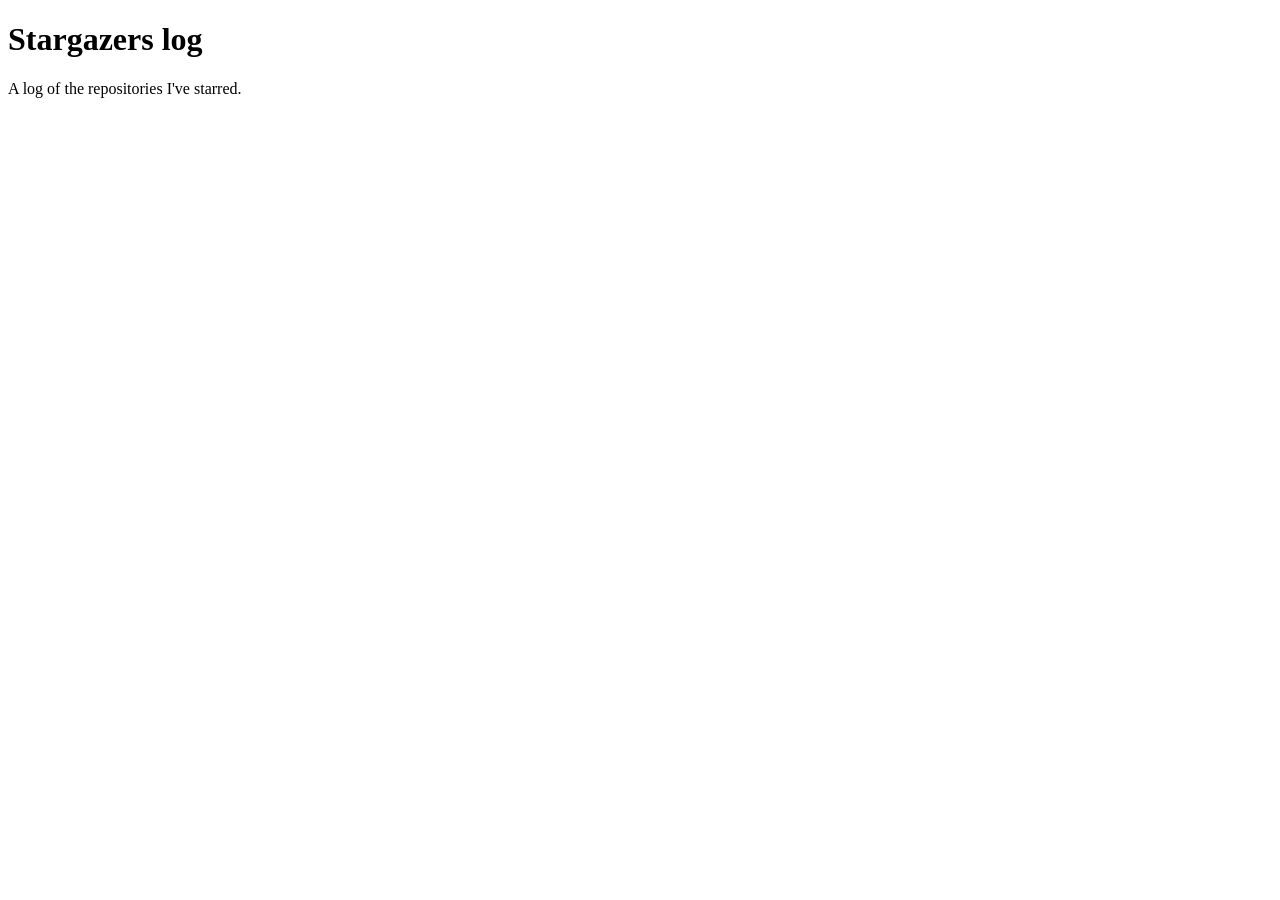
==== index.html @ a9713ca9 "Create index.html" ====
<!DOCTYPE html>
<html lang="en">
  <head>
    <meta charset="utf-8">
    <title>Stargazers log</title>
  </head>
  <body>
    <h1>Stargazers log</h1>
    <p>A log of the repositories I've starred.</p>
  </body>
</html>
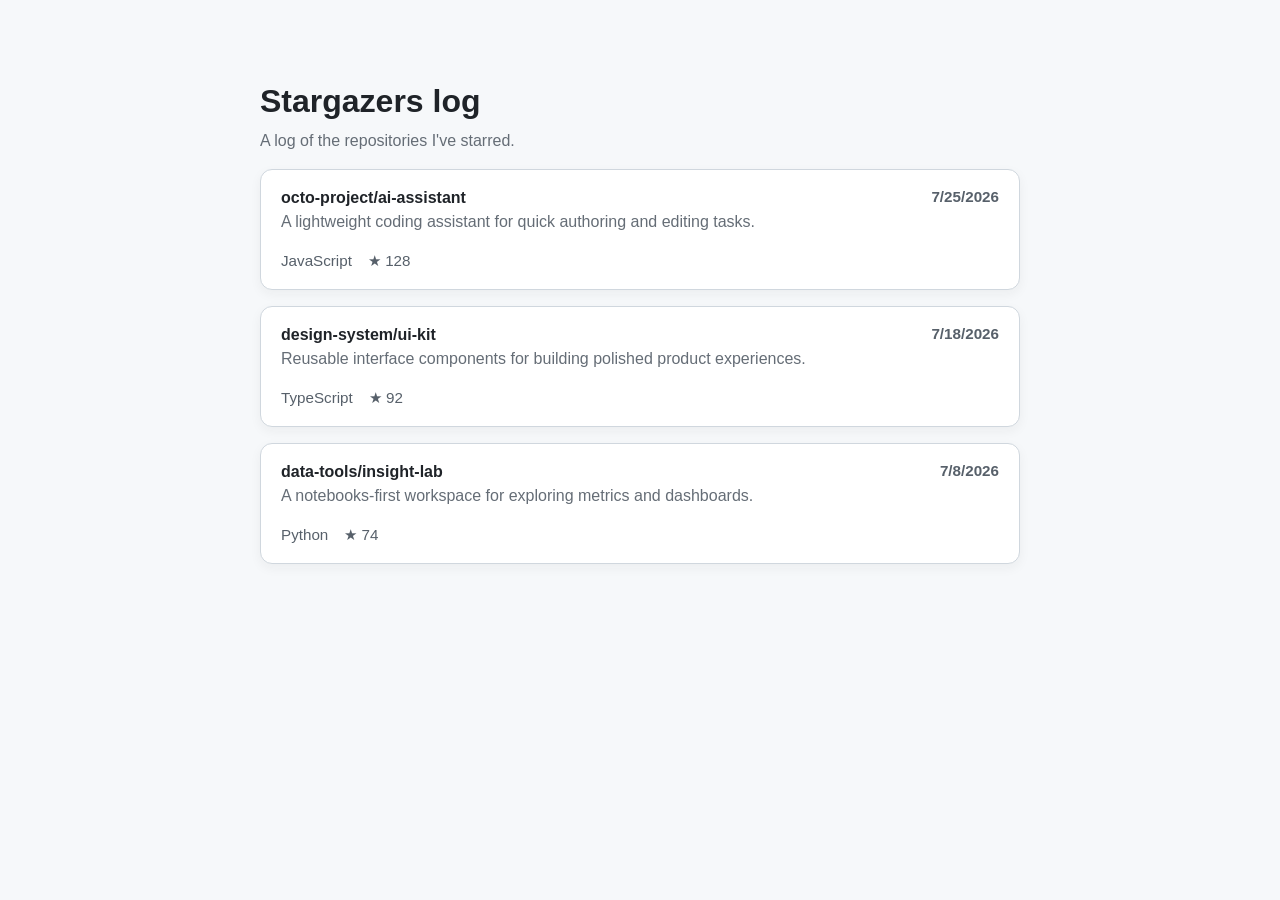
==== commit 98612652: "Add starred repos list" ====
--- a/index.html
+++ b/index.html
@@ -2,10 +2,17 @@
 <html lang="en">
   <head>
     <meta charset="utf-8">
+    <meta name="viewport" content="width=device-width, initial-scale=1.0">
     <title>Stargazers log</title>
+    <link rel="stylesheet" href="style.css">
   </head>
   <body>
-    <h1>Stargazers log</h1>
-    <p>A log of the repositories I've starred.</p>
+    <main>
+      <h1>Stargazers log</h1>
+      <p>A log of the repositories I've starred.</p>
+      <ul id="events-list"></ul>
+    </main>
+
+    <script src="script.js"></script>
   </body>
 </html>
--- a/style.css
+++ b/style.css
@@ -0,0 +1,61 @@
+:root {
+  color-scheme: light dark;
+  font-family: Arial, Helvetica, sans-serif;
+  line-height: 1.5;
+}
+
+body {
+  margin: 0;
+  background: #f6f8fa;
+  color: #1f2328;
+}
+
+main {
+  max-width: 760px;
+  margin: 2rem auto;
+  padding: 1.5rem;
+}
+
+h1 {
+  margin-bottom: 0.25rem;
+}
+
+p {
+  margin-top: 0;
+  color: #656d76;
+}
+
+#events-list {
+  list-style: none;
+  padding: 0;
+  display: grid;
+  gap: 1rem;
+}
+
+.event-item {
+  background: white;
+  border: 1px solid #d0d7de;
+  border-radius: 12px;
+  padding: 1rem 1.25rem;
+  box-shadow: 0 4px 12px rgba(31, 35, 40, 0.05);
+}
+
+.event-title {
+  display: flex;
+  justify-content: space-between;
+  gap: 1rem;
+  font-weight: 600;
+}
+
+.event-date {
+  color: #57606a;
+  font-size: 0.95rem;
+}
+
+.event-meta {
+  display: flex;
+  gap: 1rem;
+  margin-top: 0.75rem;
+  color: #57606a;
+  font-size: 0.95rem;
+}
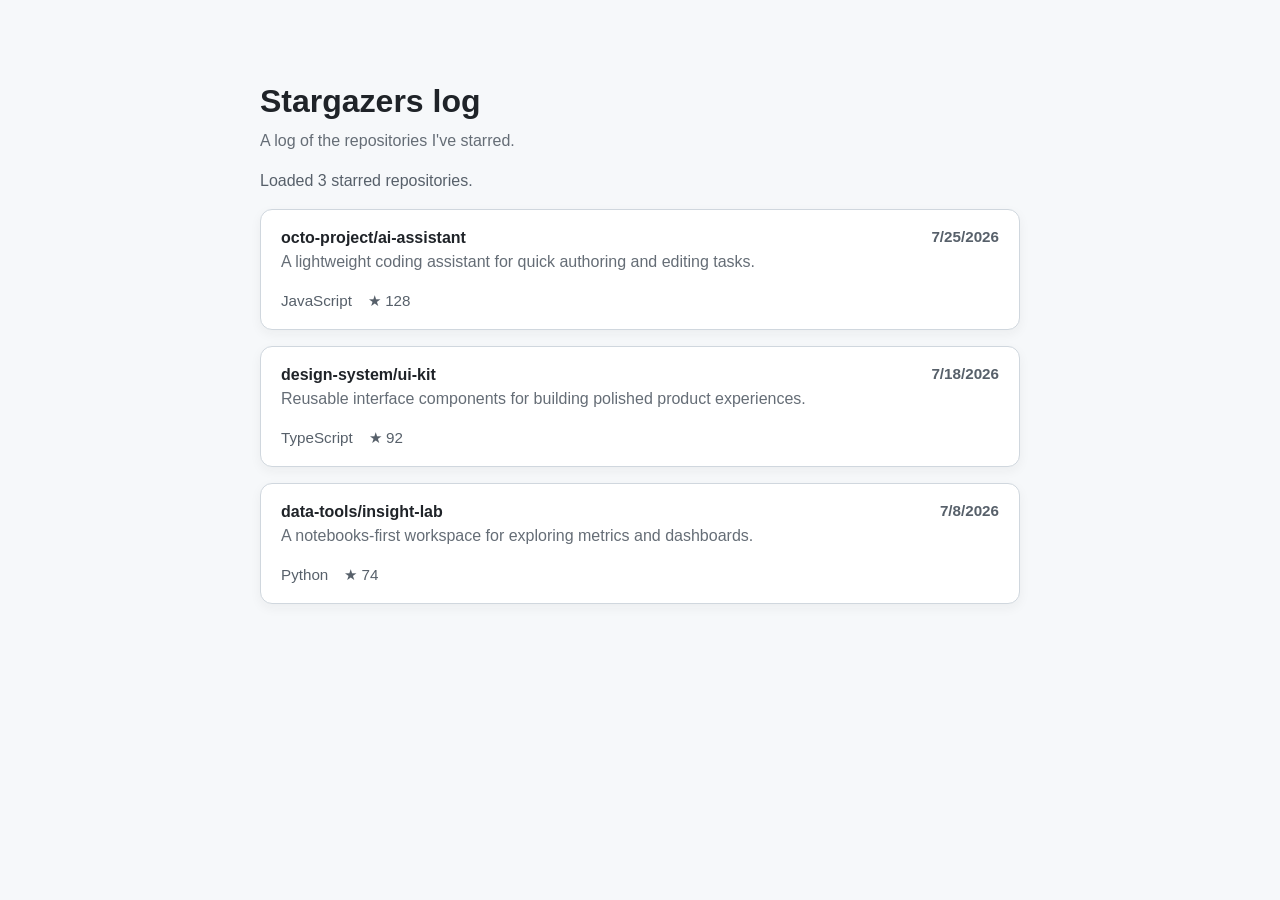
==== commit 38b14247: "Stargazer log debug and AI rev" ====
--- a/index.html
+++ b/index.html
@@ -8,11 +8,12 @@
   </head>
   <body>
     <main>
-      <h1>Stargazers log</h1>
-      <p>A log of the repositories I've starred.</p>
-      <ul id="events-list"></ul>
+      <h1 id="page-title">Stargazers log</h1>
+      <p id="page-description">A log of the repositories I've starred.</p>
+      <p id="events-status" role="status" aria-live="polite">Loading starred repositories…</p>
+      <ul id="events-list" aria-labelledby="page-title"></ul>
     </main>
 
-    <script src="script.js"></script>
+    <script src="script.js" defer></script>
   </body>
 </html>
--- a/style.css
+++ b/style.css
@@ -23,6 +23,11 @@
 p {
   margin-top: 0;
   color: #656d76;
+}
+
+#events-status {
+  margin-bottom: 1rem;
+  color: #57606a;
 }
 
 #events-list {
